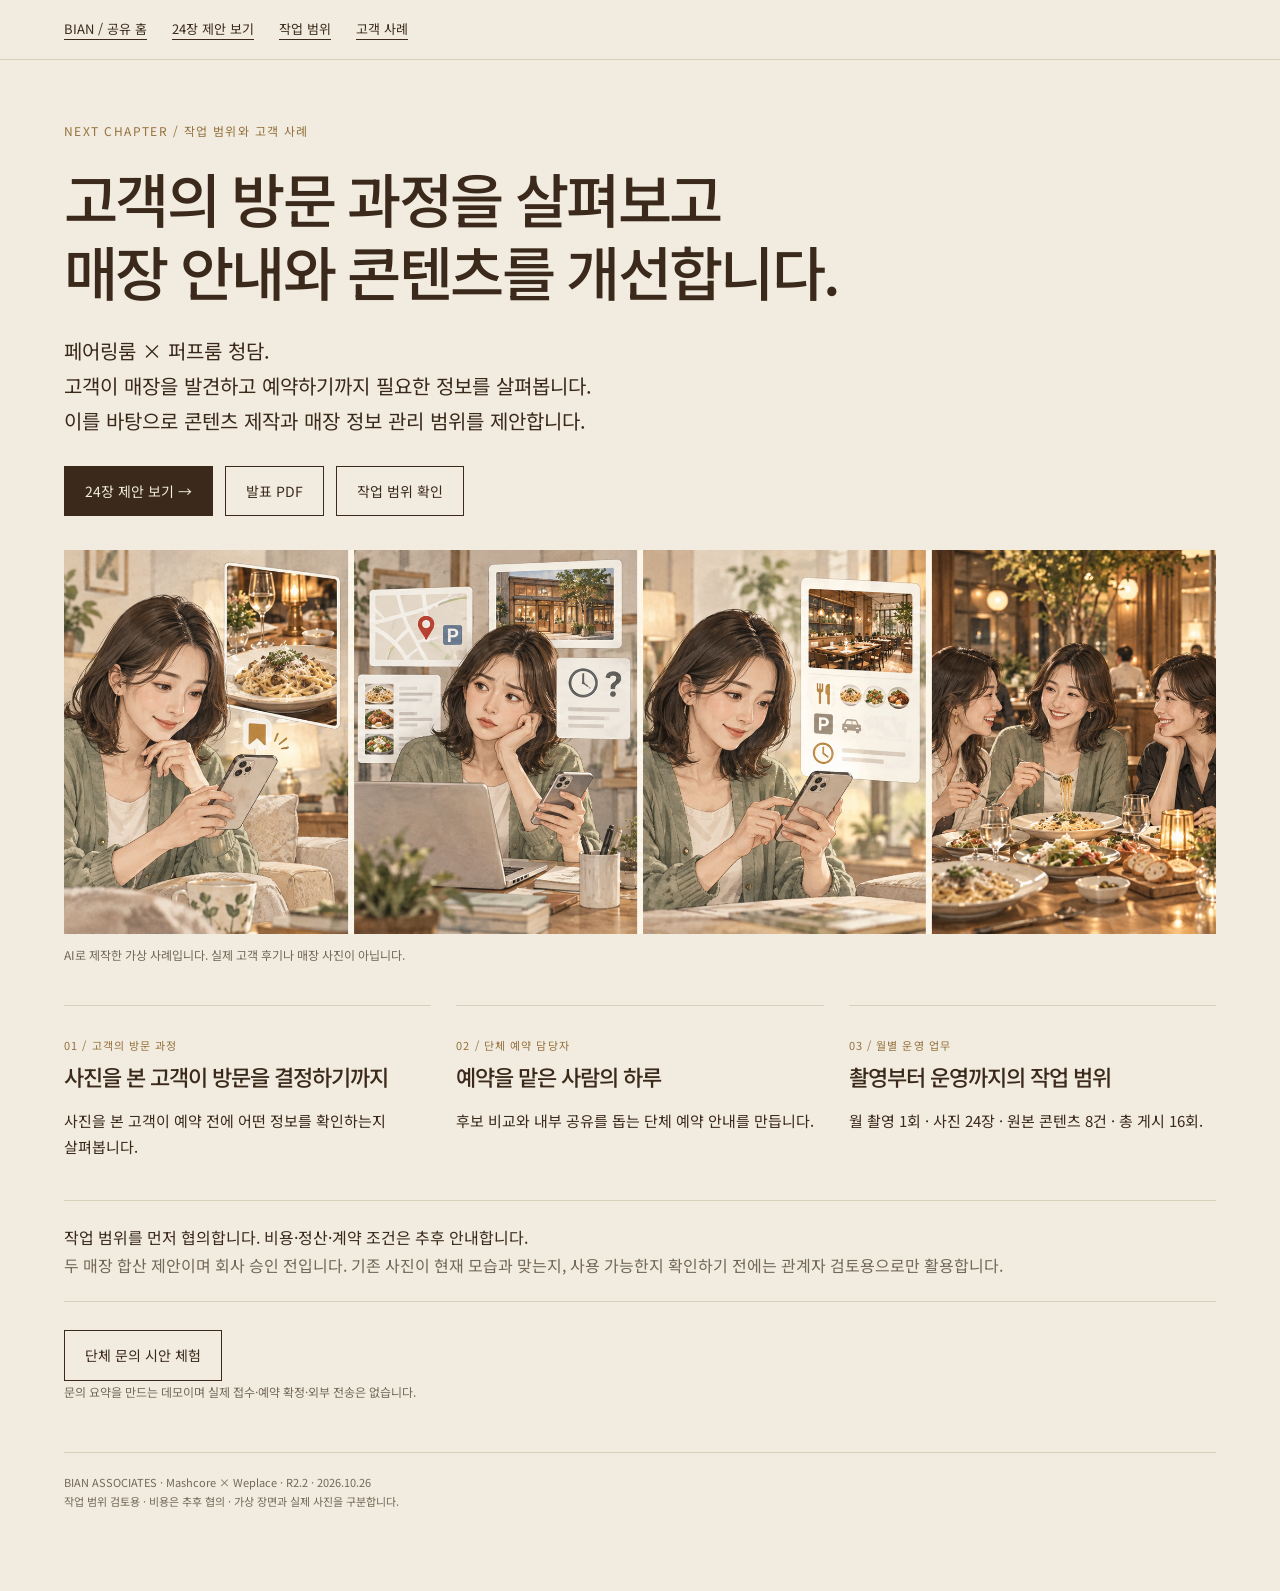
==== site/index.html @ 18cb2e87 "Add files via upload" ====
<!doctype html><html lang="ko"><head><meta charset="utf-8"><meta name="viewport" content="width=device-width,initial-scale=1"><meta name="robots" content="noindex,nofollow"><title>BIAN R2.2 · 고객 사례와 작업 범위</title><style>@font-face{font-family:Noto;src:url([data-uri]) format("woff2");font-weight:100 900;font-style:normal;font-display:block}*{box-sizing:border-box}body{margin:0;background:#F1ECDF;color:#3B2A1C;font-family:Noto,Arial,sans-serif;word-break:keep-all;overflow-wrap:break-word;line-height:1.75}h1,h2,h3,p,figure{margin:0}h1,h2,h3{font-weight:500;letter-spacing:-.045em}a{color:inherit;text-underline-offset:5px}nav{display:flex;gap:25px;flex-wrap:wrap;padding:18px 5vw;border-bottom:1px solid #d8cfbd;font-size:13px}main{max-width:1320px;margin:auto;padding:55px 5vw 80px}.eyebrow{font-size:12px;letter-spacing:.12em;color:#95713e}h1{font-size:clamp(32px,4.6vw,62px);line-height:1.25;margin:18px 0 25px}h2{font-size:32px;line-height:1.45;margin:45px 0 20px}h3{font-size:22px}.lead{font-size:20px;max-width:900px}.note{font-size:12px;color:#746858}.actions{display:flex;gap:12px;flex-wrap:wrap;margin-top:28px}.button{display:inline-block;border:1px solid #3B2A1C;padding:12px 20px;text-decoration:none;font-size:14px}.primary{background:#3B2A1C;color:#F1ECDF}.grid{display:grid;grid-template-columns:repeat(3,1fr);gap:25px;margin:40px 0}.card{border-top:1px solid #d8cfbd;padding-top:23px}.card p{font-size:15px;margin-top:12px}.card h3 a{text-decoration:none}.count{font-size:11px;color:#95713e;letter-spacing:.1em}table{border-collapse:collapse;width:100%;font-size:14px}th,td{padding:15px 12px;border-bottom:1px solid #d8cfbd;text-align:left;vertical-align:top}th{font-size:12px;color:#746858}table p{margin:0}.tablewrap{overflow:auto}.banner{border-block:1px solid #d8cfbd;padding:22px 0;margin-top:35px}.banner p{font-size:16px}.hero-illustration{display:block;width:100%;height:auto;margin:34px 0 10px}.section{padding:35px 0;border-top:1px solid #d8cfbd;margin-top:40px}.r2-links{display:none}button{font:inherit}footer{margin-top:50px;border-top:1px solid #d8cfbd;padding-top:20px;font-size:11px;color:#746858}:focus-visible{outline:3px solid #95713e;outline-offset:4px}@media(max-width:760px){main{padding:30px 22px 60px}nav{padding:15px 22px;gap:16px}.grid{grid-template-columns:1fr}.lead{font-size:17px}h2{font-size:27px}table{min-width:780px}.hero-illustration{margin-top:25px}}
.story-slide .content{padding-top:24px}.story-slide h2{font-size:43px;line-height:1.25}.story-grid{display:grid;grid-template-columns:repeat(4,1fr);gap:0;margin-top:23px}.story-card{min-width:0}.story-crop{position:relative;aspect-ratio:0.75;overflow:hidden}.story-crop img{position:absolute;left:0;top:0;width:400%;max-width:none;height:100%;transform:translateX(calc(var(--panel) * -25%));object-fit:fill}.story-card figcaption{padding:14px 12px 0 0}.story-step{display:block;font-size:11px;letter-spacing:.08em;color:var(--rust);margin-bottom:5px}.story-card strong{display:block;font-size:19px;line-height:1.5;font-weight:500;letter-spacing:-.035em}.story-card small{display:block;font-size:12px!important;line-height:1.6;margin-top:4px}.story-takeaway{font-size:21px!important;border-top:1px solid var(--line);padding-top:14px;margin-top:18px}.story-disclosure{font-size:10px!important;margin-top:7px!important;color:var(--muted)}
.story-slide .story-grid{max-width:1120px;margin-inline:auto}.story-slide .story-crop{height:373.5px;aspect-ratio:auto}.story-slide .story-crop img{object-fit:fill}.story-slide .story-card strong{font-size:17px}.story-slide .story-card small{font-size:11px!important}.story-slide .story-takeaway{margin-top:16px;padding-top:12px;font-size:20px!important}.story-slide .story-disclosure{font-size:10px!important}
.learning-grid{display:grid;grid-template-columns:repeat(3,1fr);gap:25px;margin-top:65px}.learning-grid article{border-top:2px solid var(--sand);padding-top:22px}.learning-grid span,.boundary-grid span{font-size:13px;color:var(--rust)}.learning-grid h3{margin:24px 0 17px}.learning-grid p{font-size:22px}.scope-metrics{display:grid;grid-template-columns:repeat(4,1fr);gap:24px;margin-top:40px}.scope-metrics article{border-top:1px solid var(--line);padding-top:20px}.scope-metrics strong{display:block;font-size:58px;line-height:1.3;font-weight:500}.scope-metrics span{display:block;font-size:18px;margin-top:10px}.scope-metrics small{display:block;margin-top:8px}.scope-row{display:grid;grid-template-columns:repeat(3,1fr);gap:25px;margin-top:40px;padding-top:23px;border-top:1px solid var(--line)}.scope-row p{font-size:18px;margin-top:10px}.boundary-grid{display:grid;grid-template-columns:1fr 1fr;gap:35px;margin-top:35px}.boundary-grid article{padding-top:20px;border-top:1px solid var(--line)}.boundary-grid p{font-size:20px;margin-top:12px}.r21-price-note{padding:18px;background:var(--light)}
@media(max-width:760px){.story-slide h2{font-size:29px}.story-slide .story-grid,.story-grid{grid-template-columns:1fr;max-width:440px;gap:25px;margin-top:25px}.story-slide .story-crop,.story-crop{height:auto;aspect-ratio:0.75}.story-card figcaption{padding:13px 0 0}.story-slide .story-card strong,.story-card strong{font-size:22px}.story-slide .story-card small,.story-card small{font-size:14px!important}.story-step{font-size:12px}.story-slide .story-takeaway,.story-takeaway{font-size:19px!important;line-height:1.7}.story-slide .story-disclosure,.story-disclosure{font-size:11px!important}.learning-grid,.scope-row,.boundary-grid{grid-template-columns:1fr;gap:24px;margin-top:28px}.learning-grid h3{margin:14px 0}.learning-grid p{font-size:18px}.scope-metrics{grid-template-columns:1fr 1fr;gap:23px;margin-top:25px}.scope-metrics strong{font-size:42px}.scope-metrics span{font-size:14px}.scope-metrics small{font-size:11px}.scope-row p,.boundary-grid p{font-size:16px}}
</style></head><body><nav><a href="index.html">BIAN / 공유 홈</a><a href="01_BIAN_NEXT_CHAPTER.html">24장 제안 보기</a><a href="11_BIAN_CONTRACT_SOW.html">작업 범위</a><a href="17_BIAN_STORYBOARD.html">고객 사례</a></nav><main><span class="eyebrow">NEXT CHAPTER / 작업 범위와 고객 사례</span><h1>고객의 방문 과정을 살펴보고<br>매장 안내와 콘텐츠를 개선합니다.</h1><p class="lead">페어링룸 × 퍼프룸 청담.<br>고객이 매장을 발견하고 예약하기까지 필요한 정보를 살펴봅니다.<br>이를 바탕으로 콘텐츠 제작과 매장 정보 관리 범위를 제안합니다.</p><div class="actions"><a class="button primary" href="01_BIAN_NEXT_CHAPTER.html">24장 제안 보기 →</a><a class="button" href="02_BIAN_NEXT_CHAPTER.pdf">발표 PDF</a><a class="button" href="11_BIAN_CONTRACT_SOW.html">작업 범위 확인</a></div><img class="hero-illustration" src="assets/customer-journey-webtoon.png" alt="발견, 망설임, 확인, 방문으로 이어지는 가상 고객의 네 장면"><p class="note">AI로 제작한 가상 사례입니다. 실제 고객 후기나 매장 사진이 아닙니다.</p><div class="grid"><article class="card"><span class="count">01 / 고객의 방문 과정</span><h3><a href="17_BIAN_STORYBOARD.html#customer">사진을 본 고객이 방문을 결정하기까지</a></h3><p>사진을 본 고객이 예약 전에 어떤 정보를 확인하는지 살펴봅니다.</p></article><article class="card"><span class="count">02 / 단체 예약 담당자</span><h3><a href="17_BIAN_STORYBOARD.html#organizer">예약을 맡은 사람의 하루</a></h3><p>후보 비교와 내부 공유를 돕는 단체 예약 안내를 만듭니다.</p></article><article class="card"><span class="count">03 / 월별 운영 업무</span><h3><a href="11_BIAN_CONTRACT_SOW.html">촬영부터 운영까지의 작업 범위</a></h3><p>월 촬영 1회 · 사진 24장 · 원본 콘텐츠 8건 · 총 게시 16회.</p></article></div><div class="banner"><p>작업 범위를 먼저 협의합니다. 비용·정산·계약 조건은 추후 안내합니다.</p><p class="note">두 매장 합산 제안이며 회사 승인 전입니다. 기존 사진이 현재 모습과 맞는지, 사용 가능한지 확인하기 전에는 관계자 검토용으로만 활용합니다.</p></div><div class="actions"><a class="button" href="09_BIAN_GROUP_BOOKING_DEMO.html">단체 문의 시안 체험</a></div><p class="note">문의 요약을 만드는 데모이며 실제 접수·예약 확정·외부 전송은 없습니다.</p><footer>BIAN ASSOCIATES · Mashcore × Weplace · R2.2 · 2026.10.26<br>작업 범위 검토용 · 비용은 추후 협의 · 가상 장면과 실제 사진을 구분합니다.</footer></main></body></html>
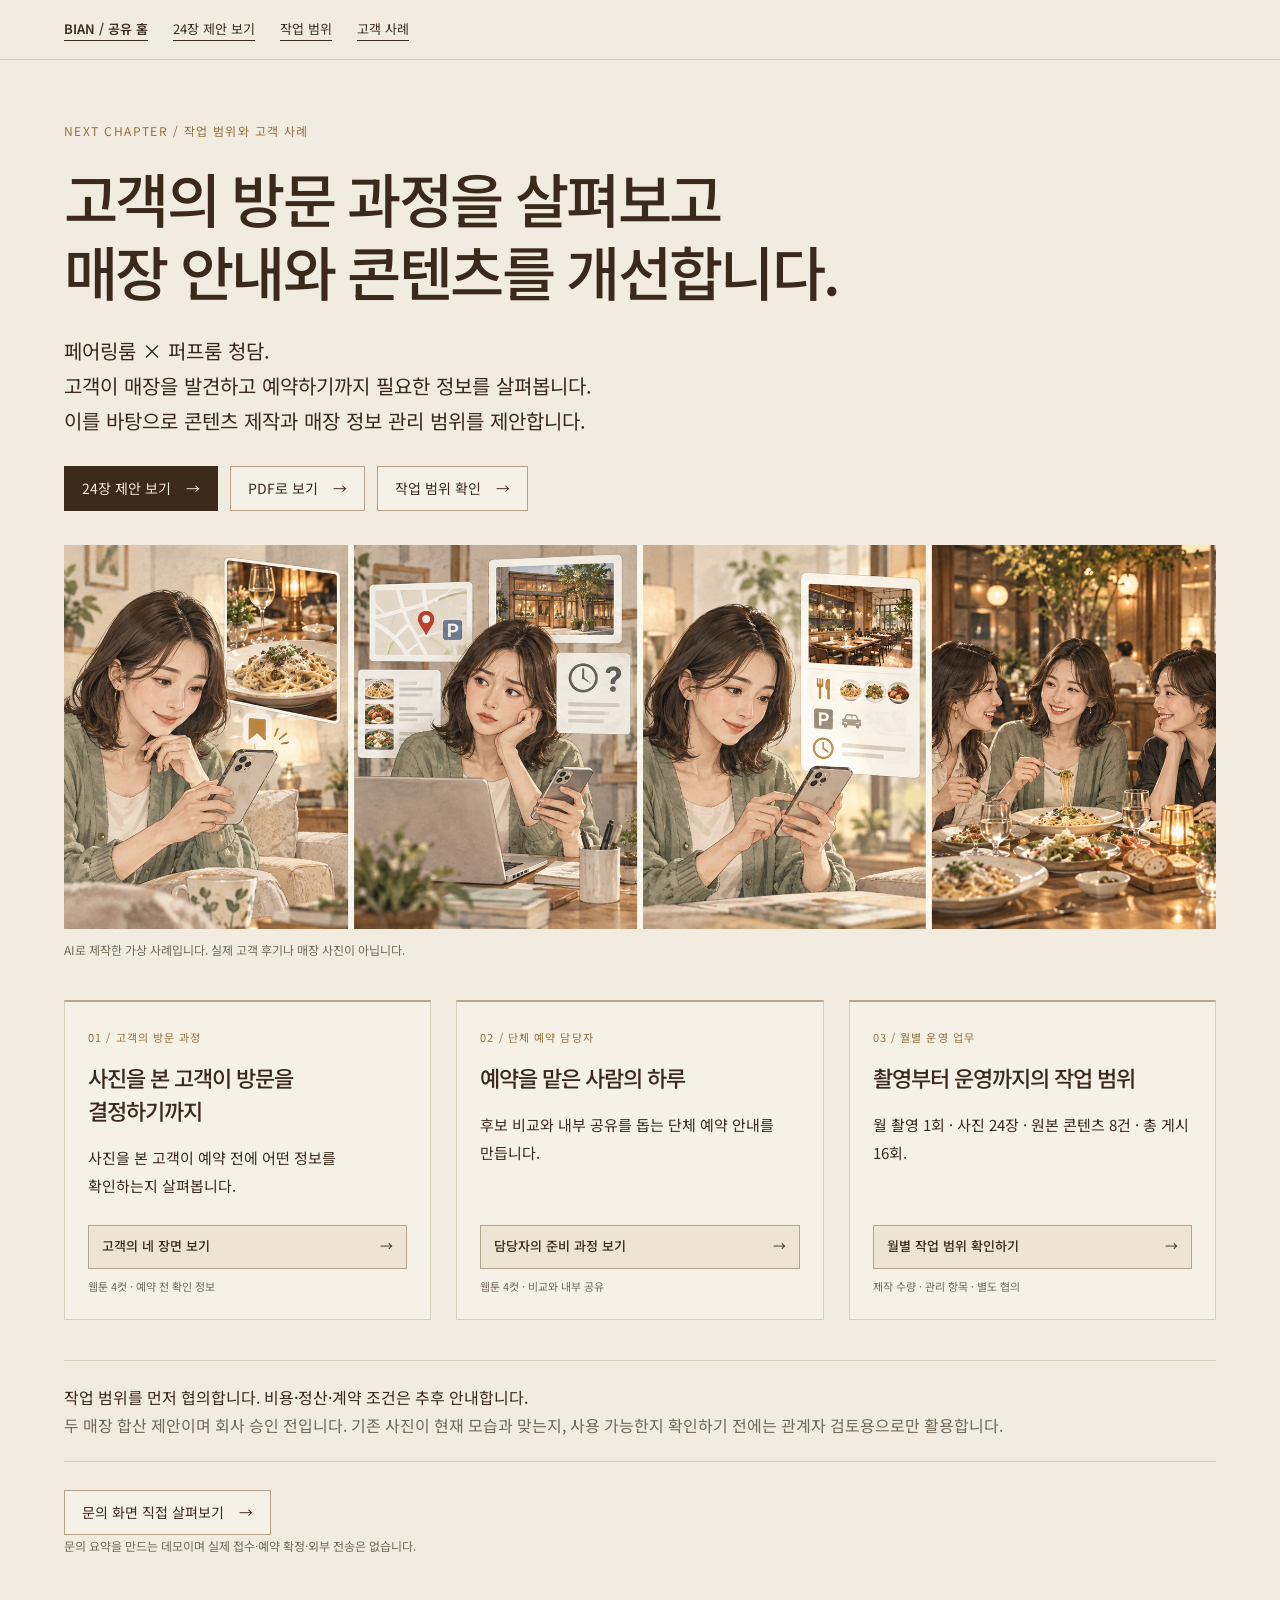
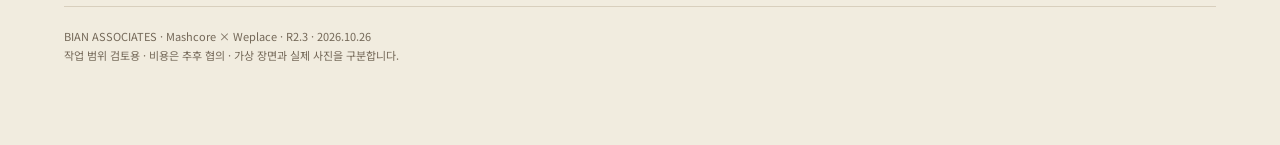
==== commit bf2de05b: "Add files via upload" ====
--- a/site/index.html
+++ b/site/index.html
@@ -1,6 +1,6 @@
-<!doctype html><html lang="ko"><head><meta charset="utf-8"><meta name="viewport" content="width=device-width,initial-scale=1"><meta name="robots" content="noindex,nofollow"><title>BIAN R2.2 · 고객 사례와 작업 범위</title><style>@font-face{font-family:Noto;src:url([data-uri]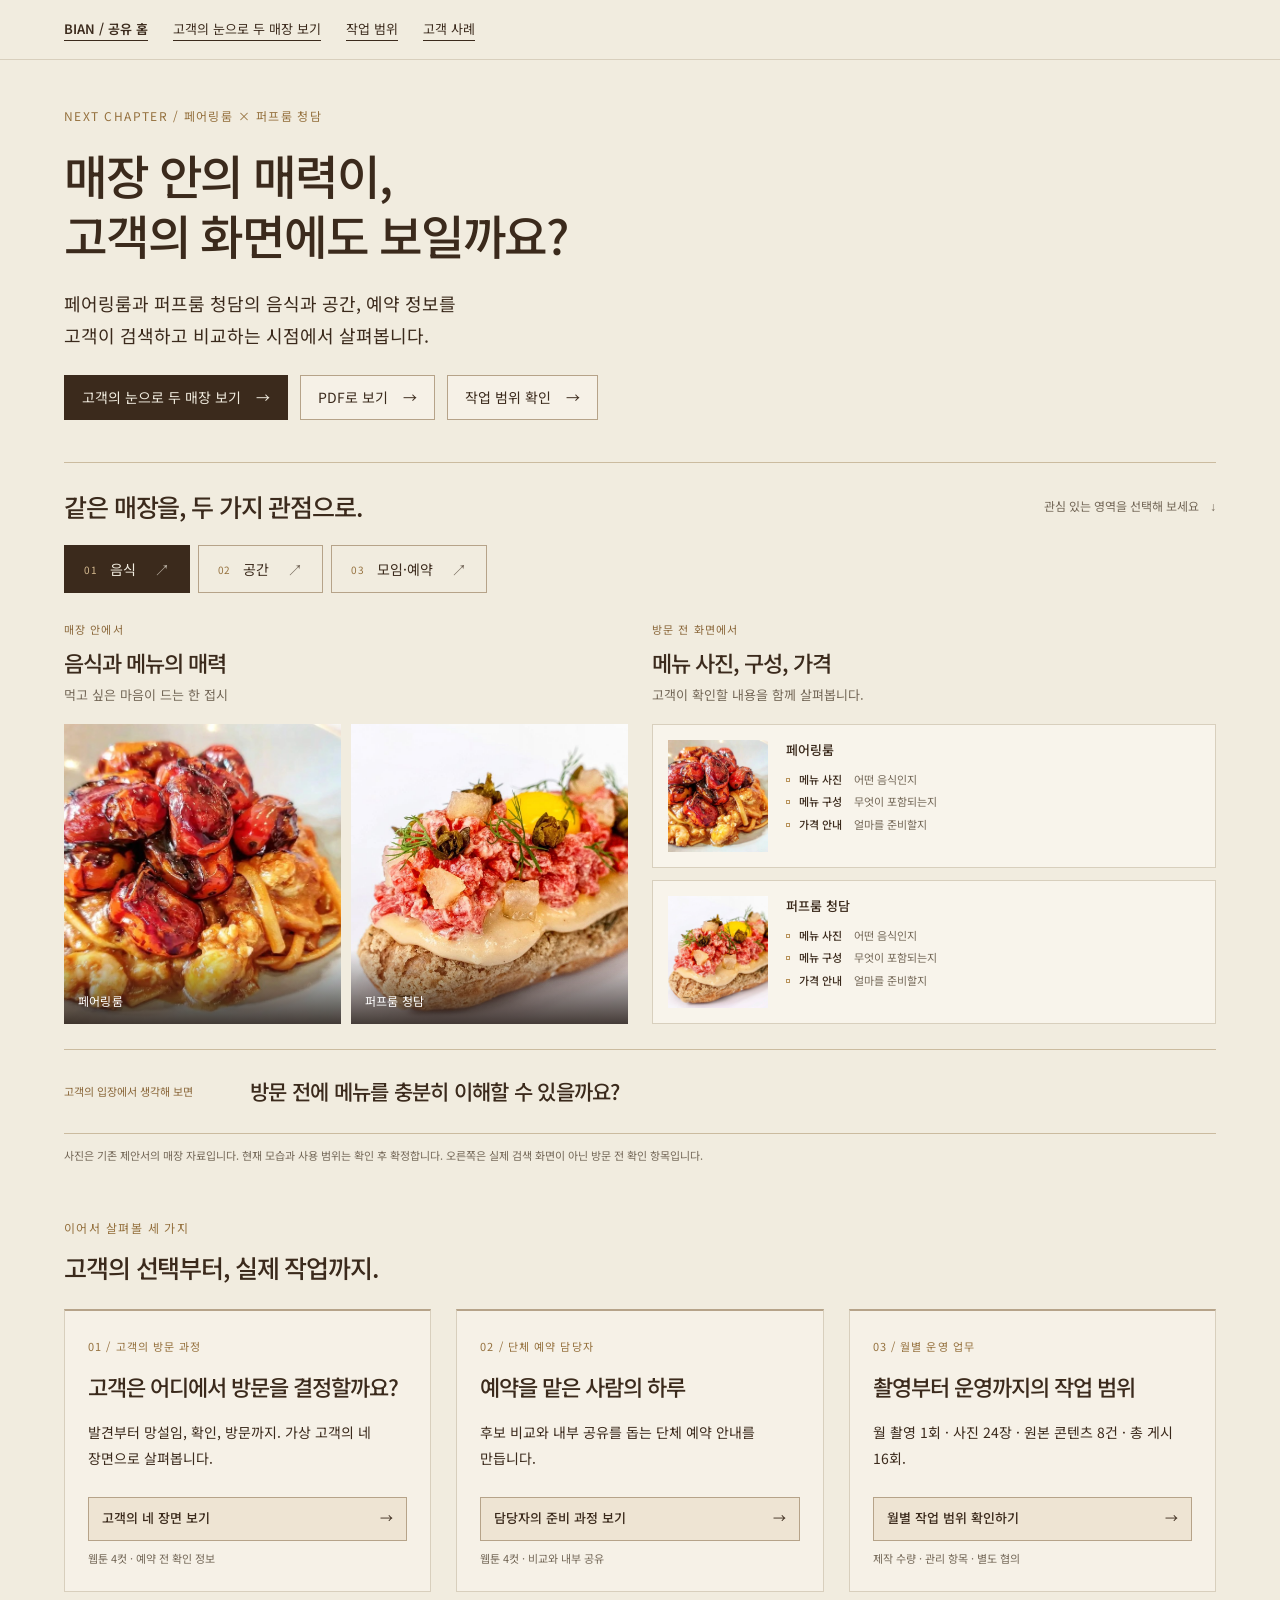
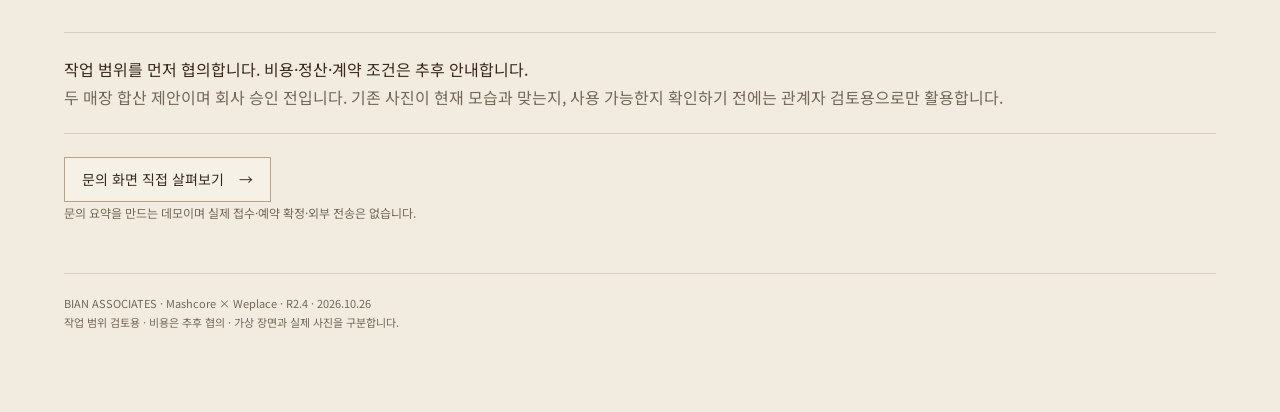
